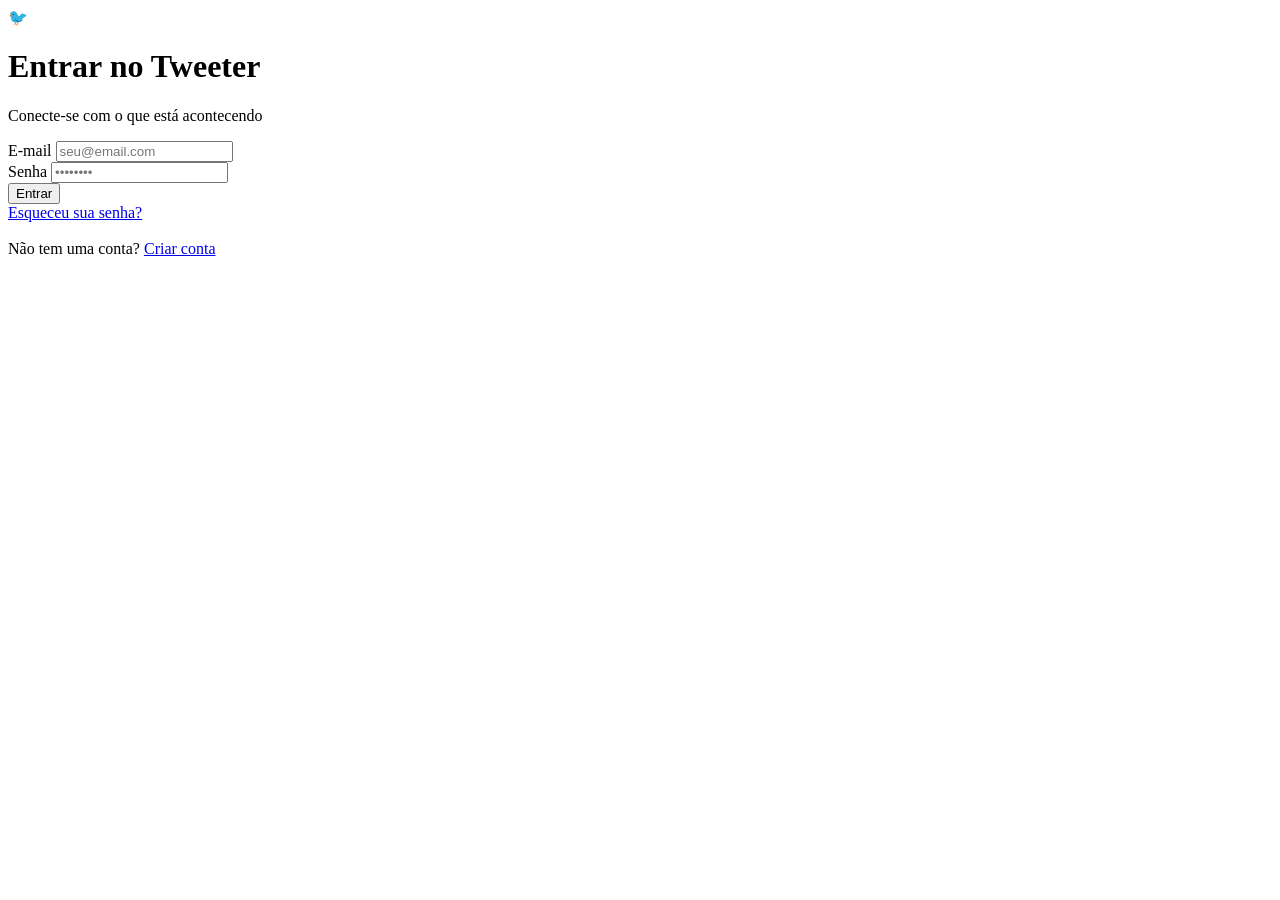
==== index.html @ d9c8778f "Add files via upload" ====
<!DOCTYPE html>
<html lang="pt-BR">
<head>
  <meta charset="UTF-8" />
  <meta name="viewport" content="width=device-width, initial-scale=1.0" />
  <title>Login — Tweeter</title>
  <link rel="stylesheet" href="styles/styles.css" />
</head>
<body>

  <div class="auth-wrapper">
    <div class="auth-card">

      <span class="brand-icon">🐦</span>
      <h1>Entrar no Tweeter</h1>
      <p class="subtitle">Conecte-se com o que está acontecendo</p>

      <div class="form-group">
        <label for="email">E-mail</label>
        <input type="email" id="email" name="email" placeholder="seu@email.com" required />
      </div>

      <div class="form-group">
        <label for="senha">Senha</label>
        <input type="password" id="senha" name="senha" placeholder="••••••••" minlength="6" required />
      </div>

      <button class="btn btn-primary" onclick="entrar()">Entrar</button>

      <div class="auth-links">
        <a href="#">Esqueceu sua senha?</a>
        <br /><br />
        Não tem uma conta? <a href="cadastro.html">Criar conta</a>
      </div>

    </div>
  </div>

  <script>
    function entrar() {
      const email = document.getElementById('email').value;
      const senha = document.getElementById('senha').value;
      if (!email || !senha) { alert('Preencha e-mail e senha.'); return; }
      window.location.href = 'feed.html';
    }
  </script>

</body>
</html>
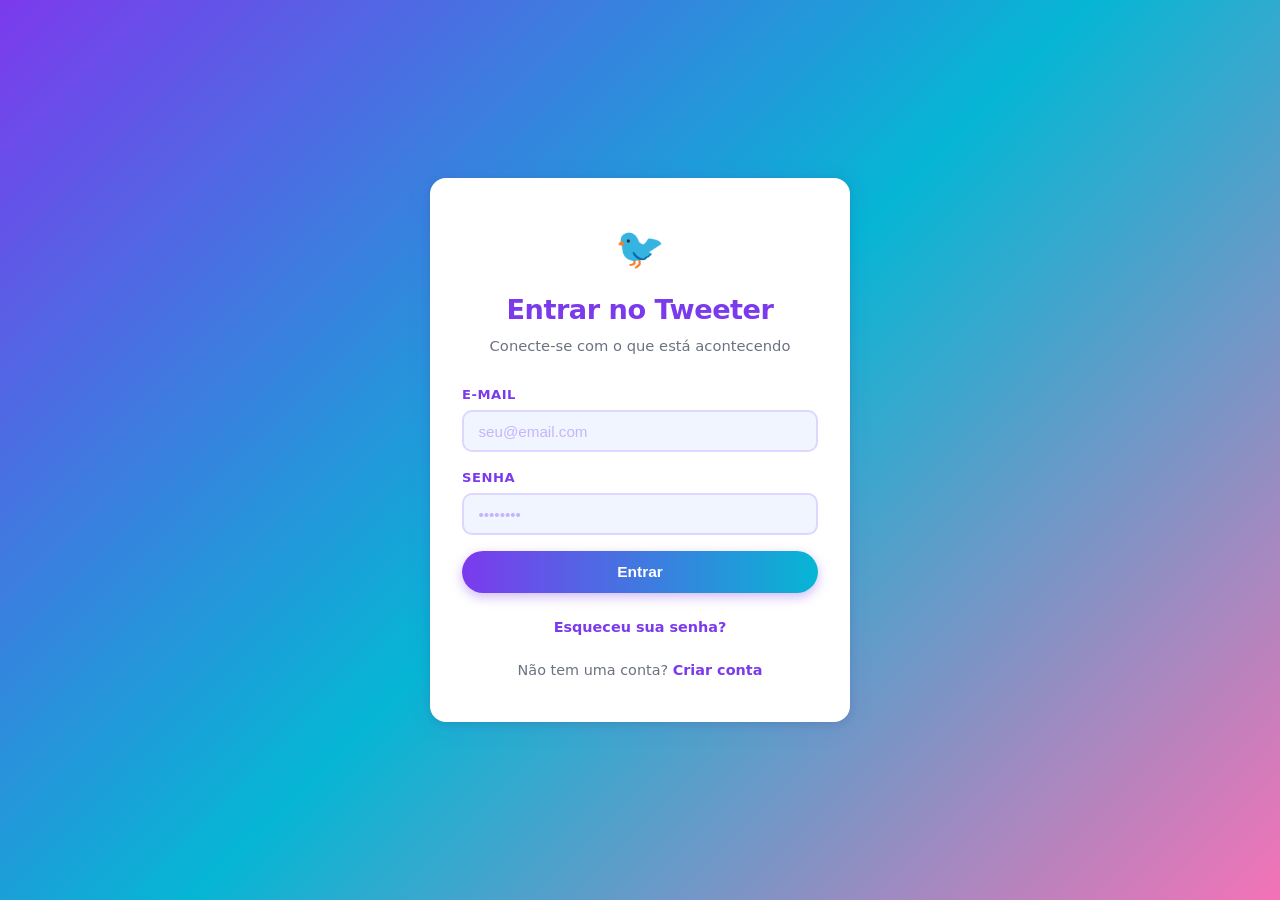
==== commit c509eb2d: "Fix corrige caminho css" ====
--- a/index.html
+++ b/index.html
@@ -4,7 +4,7 @@
   <meta charset="UTF-8" />
   <meta name="viewport" content="width=device-width, initial-scale=1.0" />
   <title>Login — Tweeter</title>
-  <link rel="stylesheet" href="styles/styles.css" />
+  <link rel="stylesheet" href="styles.css" />
 </head>
 <body>
 
@@ -46,4 +46,4 @@
   </script>
 
 </body>
-</html>+</html>
--- a/styles.css
+++ b/styles.css
@@ -0,0 +1,289 @@
+/* ===== VARIÁVEIS ===== */
+:root {
+  --brand: #7c3aed;
+  --brand-dark: #5b21b6;
+  --brand-light: #a78bfa;
+  --accent: #06b6d4;
+  --accent2: #f472b6;
+  --bg: #f1f5ff;
+  --surface: #ffffff;
+  --surface2: #ede9fe;
+  --border: #ddd6fe;
+  --text: #1e1b4b;
+  --text-muted: #6b7280;
+  --danger: #ef4444;
+  --like: #ec4899;
+  --radius: 16px;
+  --shadow: 0 4px 24px rgba(124,58,237,0.10);
+}
+
+*, *::before, *::after { box-sizing: border-box; margin: 0; padding: 0; }
+
+body {
+  font-family: 'Segoe UI', system-ui, sans-serif;
+  background: var(--bg);
+  color: var(--text);
+  min-height: 100vh;
+  line-height: 1.5;
+}
+
+a { color: var(--brand); text-decoration: none; font-weight: 600; }
+a:hover { color: var(--brand-dark); text-decoration: underline; }
+
+/* FUNDO GRADIENTE (login/cadastro) */
+.auth-wrapper {
+  display: flex;
+  align-items: center;
+  justify-content: center;
+  min-height: 100vh;
+  padding: 1.5rem;
+  background: linear-gradient(135deg, #7c3aed 0%, #06b6d4 50%, #f472b6 100%);
+}
+
+.auth-card {
+  background: #ffffff;
+  border-radius: 16px;
+  padding: 2.5rem 2rem;
+  width: 100%;
+  max-width: 420px;
+  box-shadow: 0 4px 24px rgba(124,58,237,0.10), 0 2px 8px rgba(0,0,0,0.10);
+  text-align: center;
+}
+
+.auth-card h1 {
+  font-size: 1.7rem;
+  font-weight: 800;
+  margin-bottom: 0.25rem;
+  color: #7c3aed;
+  letter-spacing: -0.5px;
+}
+
+.auth-card .subtitle {
+  color: #6b7280;
+  font-size: 0.92rem;
+  margin-bottom: 1.75rem;
+}
+
+.form-group { margin-bottom: 1rem; text-align: left; }
+
+label {
+  display: block;
+  font-size: 0.82rem;
+  font-weight: 600;
+  color: #7c3aed;
+  margin-bottom: 0.35rem;
+  text-transform: uppercase;
+  letter-spacing: 0.04em;
+}
+
+input, select {
+  width: 100%;
+  background: #f1f5ff;
+  border: 2px solid #ddd6fe;
+  border-radius: 10px;
+  color: #1e1b4b;
+  padding: 0.65rem 0.9rem;
+  font-size: 0.95rem;
+  transition: border-color 0.2s, box-shadow 0.2s;
+  outline: none;
+}
+
+input:focus, select:focus {
+  border-color: #7c3aed;
+  box-shadow: 0 0 0 3px rgba(124,58,237,0.15);
+}
+
+input::placeholder { color: #c4b5fd; }
+
+.btn {
+  display: block;
+  width: 100%;
+  padding: 0.75rem 1rem;
+  border: none;
+  border-radius: 999px;
+  font-size: 0.97rem;
+  font-weight: 700;
+  cursor: pointer;
+  transition: all 0.2s;
+  text-align: center;
+  margin-top: 0.5rem;
+}
+
+.btn-primary {
+  background: linear-gradient(90deg, #7c3aed, #06b6d4);
+  color: #fff;
+  box-shadow: 0 4px 12px rgba(124,58,237,0.35);
+}
+
+.btn-primary:hover {
+  background: linear-gradient(90deg, #5b21b6, #0891b2);
+  box-shadow: 0 6px 18px rgba(124,58,237,0.45);
+  transform: translateY(-1px);
+}
+
+.btn-outline {
+  background: transparent;
+  color: #7c3aed;
+  border: 2px solid #ddd6fe;
+}
+
+.btn-outline:hover { background: #ede9fe; border-color: #a78bfa; }
+
+.auth-links { margin-top: 1.5rem; font-size: 0.9rem; color: #6b7280; }
+
+.brand-icon {
+  font-size: 2.5rem;
+  margin-bottom: 0.75rem;
+  display: block;
+}
+
+/* HEADER */
+.app-layout {
+  display: grid;
+  grid-template-columns: 1fr min(620px, 100%) 1fr;
+  min-height: 100vh;
+}
+
+.app-header {
+  grid-column: 1 / -1;
+  background: linear-gradient(90deg, #7c3aed 0%, #06b6d4 100%);
+  position: sticky;
+  top: 0;
+  z-index: 100;
+  padding: 0 1.5rem;
+  height: 58px;
+  display: flex;
+  align-items: center;
+  justify-content: space-between;
+  box-shadow: 0 2px 12px rgba(124,58,237,0.25);
+}
+
+.app-header nav { display: flex; gap: 1.5rem; align-items: center; }
+
+.app-header nav a {
+  color: rgba(255,255,255,0.80);
+  font-size: 0.9rem;
+  font-weight: 600;
+  text-decoration: none;
+  transition: color 0.15s;
+}
+.app-header nav a:hover { color: #fff; }
+
+.app-header .logo { font-weight: 900; font-size: 1.2rem; color: #fff; }
+
+.btn-logout {
+  background: rgba(255,255,255,0.15);
+  border: 1.5px solid rgba(255,255,255,0.5);
+  color: #fff;
+  border-radius: 999px;
+  padding: 0.3rem 0.9rem;
+  font-size: 0.82rem;
+  font-weight: 700;
+  cursor: pointer;
+  transition: background 0.15s;
+}
+.btn-logout:hover { background: rgba(255,255,255,0.28); }
+
+/* FEED */
+.feed-column {
+  grid-column: 2;
+  background: #ffffff;
+  border-left: 2px solid #ddd6fe;
+  border-right: 2px solid #ddd6fe;
+}
+
+.new-post {
+  padding: 1.1rem 1rem;
+  border-bottom: 2px solid #ddd6fe;
+  display: flex;
+  gap: 0.75rem;
+  background: linear-gradient(135deg, #f5f3ff 0%, #ecfeff 100%);
+}
+
+.new-post .avatar, .post-card .avatar {
+  width: 46px;
+  height: 46px;
+  border-radius: 50%;
+  object-fit: cover;
+  flex-shrink: 0;
+}
+
+.new-post .avatar { border: 3px solid #a78bfa; }
+.post-card .avatar { border: 2px solid #ddd6fe; }
+
+.new-post-form { flex: 1; display: flex; flex-direction: column; gap: 0.6rem; }
+
+.post-user-info { display: flex; gap: 0.4rem; align-items: center; font-size: 0.85rem; }
+.post-user-info .name { font-weight: 700; color: #7c3aed; }
+.post-user-info .username { color: #6b7280; }
+
+.new-post-form textarea {
+  background: transparent;
+  border: none;
+  resize: none;
+  color: #1e1b4b;
+  font-size: 1rem;
+  font-family: inherit;
+  outline: none;
+  min-height: 70px;
+}
+
+.new-post-form textarea::placeholder { color: #c4b5fd; }
+
+.post-actions-row { display: flex; justify-content: flex-end; }
+
+.btn-post {
+  background: linear-gradient(90deg, #7c3aed, #06b6d4);
+  color: #fff;
+  border: none;
+  border-radius: 999px;
+  padding: 0.45rem 1.25rem;
+  font-size: 0.9rem;
+  font-weight: 700;
+  cursor: pointer;
+  box-shadow: 0 2px 8px rgba(124,58,237,0.3);
+  transition: all 0.15s;
+}
+.btn-post:hover { background: linear-gradient(90deg, #5b21b6, #0891b2); transform: translateY(-1px); }
+
+.post-card {
+  display: flex;
+  gap: 0.75rem;
+  padding: 1rem;
+  border-bottom: 1.5px solid #ddd6fe;
+  transition: background 0.15s;
+}
+.post-card:hover { background: #f5f3ff; }
+
+.post-body { flex: 1; }
+
+.post-meta { display: flex; gap: 0.4rem; align-items: center; margin-bottom: 0.3rem; flex-wrap: wrap; }
+.post-meta .name { font-weight: 700; font-size: 0.95rem; }
+.post-meta .username { color: #6b7280; font-size: 0.9rem; }
+.post-text { font-size: 0.95rem; margin-bottom: 0.65rem; }
+
+.post-reactions { display: flex; gap: 1.5rem; }
+
+.reaction-btn {
+  display: flex;
+  align-items: center;
+  gap: 0.3rem;
+  background: none;
+  border: none;
+  color: #6b7280;
+  font-size: 0.88rem;
+  cursor: pointer;
+  padding: 0.3rem 0.6rem;
+  border-radius: 999px;
+  transition: color 0.15s, background 0.15s;
+  font-family: inherit;
+}
+.reaction-btn.like:hover { color: #ec4899; background: #fce7f3; }
+.reaction-btn.comment:hover { color: #06b6d4; background: #ecfeff; }
+
+@media (max-width: 640px) {
+  .app-layout { grid-template-columns: 1fr; }
+  .feed-column { grid-column: 1; border: none; }
+  .auth-card { padding: 2rem 1.25rem; }
+  .app-header { padding: 0 0.75rem; }
+}
